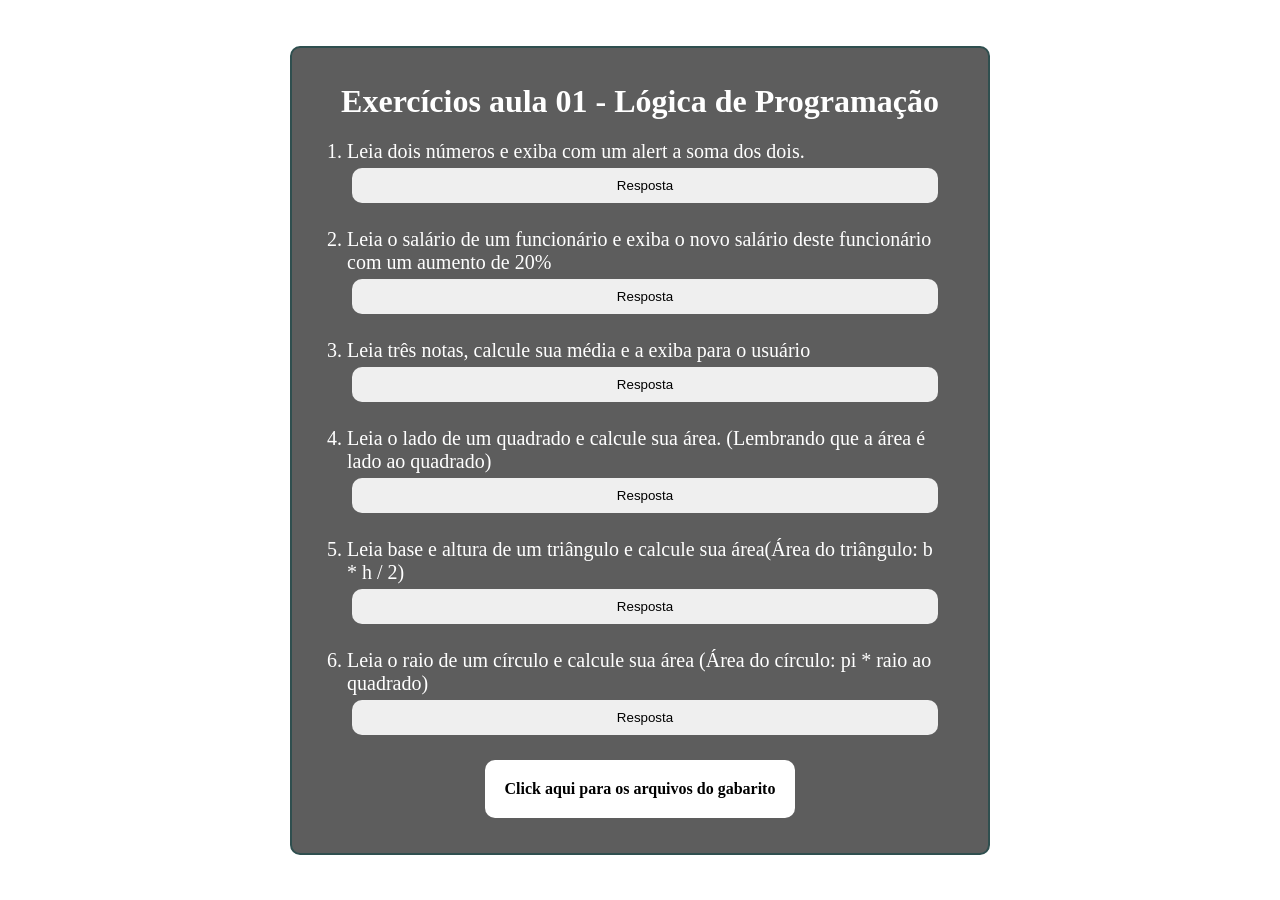
==== index.html @ 86fb6728 "Add files via upload" ====
<!DOCTYPE html>
<html lang="en">
<head>
    <meta charset="UTF-8">
    <meta name="viewport" content="width=device-width, initial-scale=1.0">
    <title>Document</title>
    <style>

        *{
            padding: 0;
            margin: 0;
            box-sizing: border-box;
        }


        body{
            display: flex;
            align-items: center; 
            justify-content: center;
            min-height: 100vh; 
            margin: 0;
        }
        main{
            
            width: 700px;
            background-color: rgb(93, 93, 93);
            border-radius: 10px;
            border: 2px solid darkslategray;
            padding: 35px;
            display: flex;
            flex-direction: column;
            align-items: center;
        
        }

        h1{
            text-align: center;
            color: white;
        }

        ol li{
            color: white;
            font-size: 20px;
            margin: 20px;
        }

        a{
            padding: 20px;
            background-color: white;
            color: black;
            text-decoration: none;
            font-weight: bolder;
            border-radius: 10px;
        }

        button{
            border-radius: 10px;
            padding: 10px;
            margin: 5px;
            width: 100%;
            border: none;
        }

        a:hover, button:hover{
            background-color: black;
            color: white;
        }

        .resposta{
            display: none;
            background-color: black;
            color: aqua;
            padding:15px ;
        }
    </style>
</head>
<body>

    <main>
        <h1>Exercícios aula 01 - Lógica de Programação</h1>

        <ol>
            <li>
                Leia dois números e exiba com um alert a soma dos dois.
                <br> 
                <Button onclick="mostrarResposta('q1')">Resposta</Button>
            </li> 
            <div id="q1" class="resposta">
                <code>
                    let num1 = prompt("Digite o primeiro numero") <br>
                    let num2 = prompt("Digite o segundo numero") <br>

                    num1 = Number(num1)<br>
                    num2 = Number(num2)<br>

                    soma = num1 + num2 <br>

                    alert('A soma dos dois numeros é ' + soma) <br>
                </code>
            </div>
            <li>
                Leia o salário de um funcionário e exiba o novo salário deste funcionário com um aumento de 20%
                <br>
                <Button onclick="mostrarResposta('q2')">Resposta</Button>
            </li>
            <div id="q2" class="resposta">
                <code>
                    //Leia o salário de um funcionário e exiba o novo salário deste funcionário com um aumento de 20% <br>

                    let salario = prompt('Digite seu salário')<br>
                    salario = parseFloat(salario) // converter string para decimal<br>

                    salario *= 1.2 <br>

                    // ou <br>
                    // salario = salario + (salario * 0.02)<br>

                    //ou <br>
                    // salario += salario*0.2<br>

                    alert('O novo salário com aumento de 20% é de R$'+ salario)
                </code>
            </div>
            <li>Leia três notas, calcule sua média e a exiba para o usuário
                <br>
                <Button onclick="mostrarResposta('q3')">Resposta</Button>
            </li>
            <div id="q3" class="resposta">
                <code>
                    // leitura, conversão da string para numero e atribuição (estapas de dentro para fora)<br>
                    let nota1 = Number(prompt('Digite a primeira nota: ')) <br>
                    let nota2 = Number(prompt('Digite a segunda nota: ')) <br>
                    let nota3 = Number(prompt('Digite a terceira nota: '))<br>
                    let media = (nota1 + nota2 + nota3)/ 3<br>
                    
                    alert('A média das notas inseridas é ' + media)<br>
                </code>
            </div>
            <li>Leia o lado de um quadrado e calcule sua área. (Lembrando que a área é lado ao quadrado)
                <br>
                <Button onclick="mostrarResposta('q4')">Resposta</Button>
            </li>
            <div id="q4"class="resposta">
                <code>
                    let lado = prompt('Digite o lado do quadrado (apenas numeros)') <br>
                    lado = Number(lado)<br>

                    area = lado ** 2<br>

                    //ou area = lado * lado<br>

                    alert('a area do quadrado é ' + area) // para o usuário<br>
                    console.log('a area do quadrado é ' + area) // para os desenvolvedores<br>
                </code>
            </div>
            <li>Leia base e altura de um triângulo e calcule sua área(Área do triângulo: b * h / 2)
                <br>
                <Button onclick="mostrarResposta('q5')">Resposta</Button>
            </li>
            <div id="q5" class="resposta">
                <code>
                    let b = Number(prompt('Digite a base ( apenas numeros)')) //leitura e conversão <br>
                    let h = Number(prompt('Digite a altura ( apenas numeros)')) //leitura e conversão <br>

                    let area = (b * h) / 2 <br>

                    alert('a area do triângulo é ' + area) // para o usuário<br>
                    console.log('a area do triângulo é ' + area) // para os desenvolvedores<br>
                </code>
            </div>
            <li>Leia o raio de um círculo e calcule sua área (Área do círculo: pi * raio ao quadrado)
                <br>
                <Button onclick="mostrarResposta('q6')">Resposta</Button>
            </li>
            <div id="q6" class="resposta">
                <code>
                    let raio = Number(prompt('Digite o raio do círculo ( apenas numeros)')) //leitura e conversão <br>

                    let pi = 3.14 <br>
                    // OU <br>
                    //let pi = Math.PI <br>
                    //Math é um objeto embutido que tem propriedades e métodos para constantes e funções matemáticas.<br>

                    let area =  pi * (raio **2)<br>

                    altert(area)<br>
                </code>
            </div>
        </ol>

        <a href="https://drive.google.com/drive/u/0/folders/11LV6xgGGC5eRgDkiwEFw3aA-3UqVLFxT" target="_blank">Click aqui para os arquivos do gabarito</a>
        <script >
            function mostrarResposta(id){
                let divResposta = document.querySelector(`#${id}`)
                divResposta.style.display= 'block'
            }
        </script>

    
    </main>

    <script></script> 
    
    
    
</body>
</html>
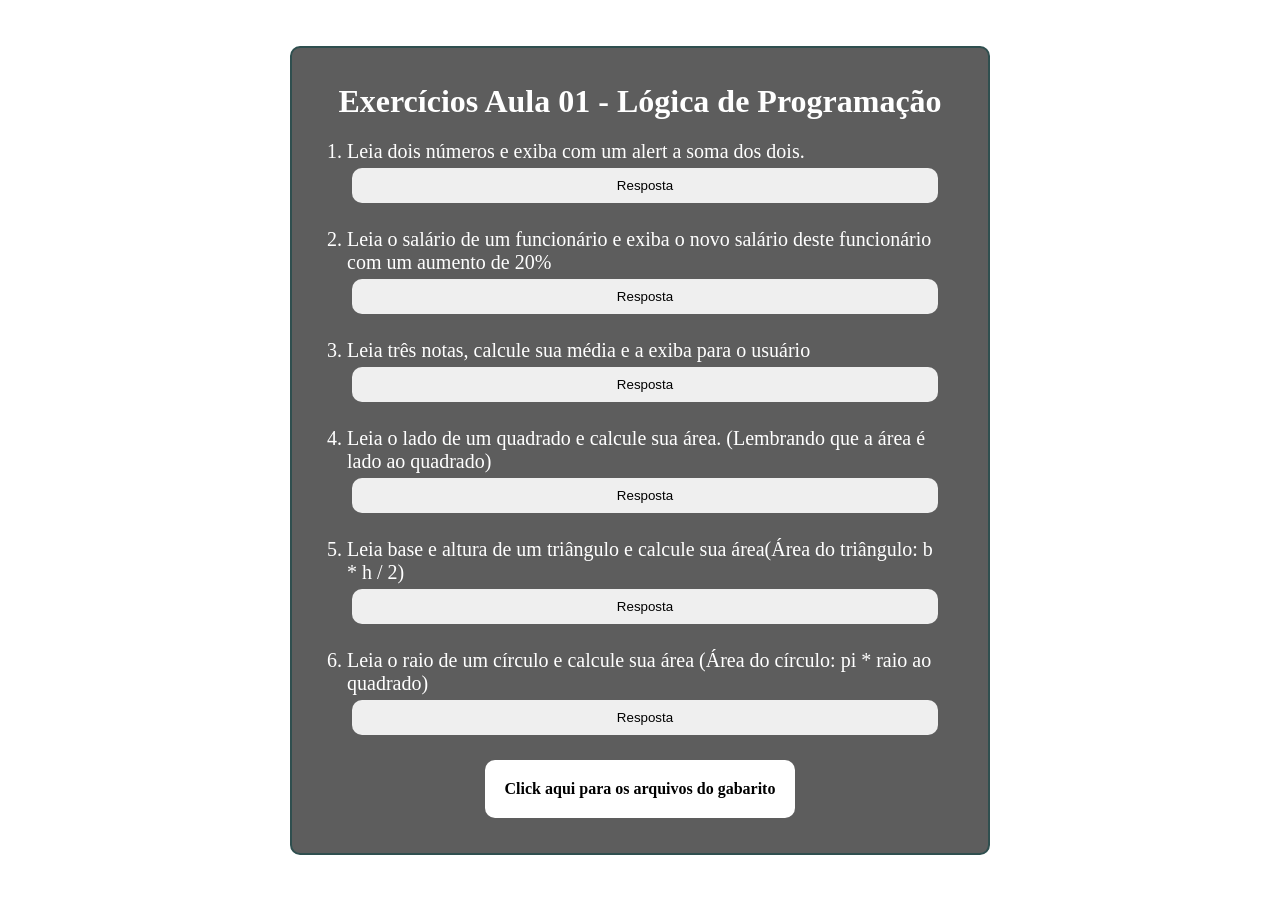
==== commit 4576a780: "Update index.html" ====
--- a/index.html
+++ b/index.html
@@ -3,7 +3,7 @@
 <head>
     <meta charset="UTF-8">
     <meta name="viewport" content="width=device-width, initial-scale=1.0">
-    <title>Document</title>
+    <title>Gabaritos Lógica de Programação</title>
     <style>
 
         *{
@@ -77,7 +77,7 @@
 <body>
 
     <main>
-        <h1>Exercícios aula 01 - Lógica de Programação</h1>
+        <h1>Exercícios Aula 01 - Lógica de Programação</h1>
 
         <ol>
             <li>
@@ -189,19 +189,16 @@
         </ol>
 
         <a href="https://drive.google.com/drive/u/0/folders/11LV6xgGGC5eRgDkiwEFw3aA-3UqVLFxT" target="_blank">Click aqui para os arquivos do gabarito</a>
-        <script >
+       
+
+    
+    </main>
+
+    <script >
             function mostrarResposta(id){
                 let divResposta = document.querySelector(`#${id}`)
                 divResposta.style.display= 'block'
             }
-        </script>
-
-    
-    </main>
-
-    <script></script> 
-    
-    
-    
+    </script>
 </body>
-</html>+</html>
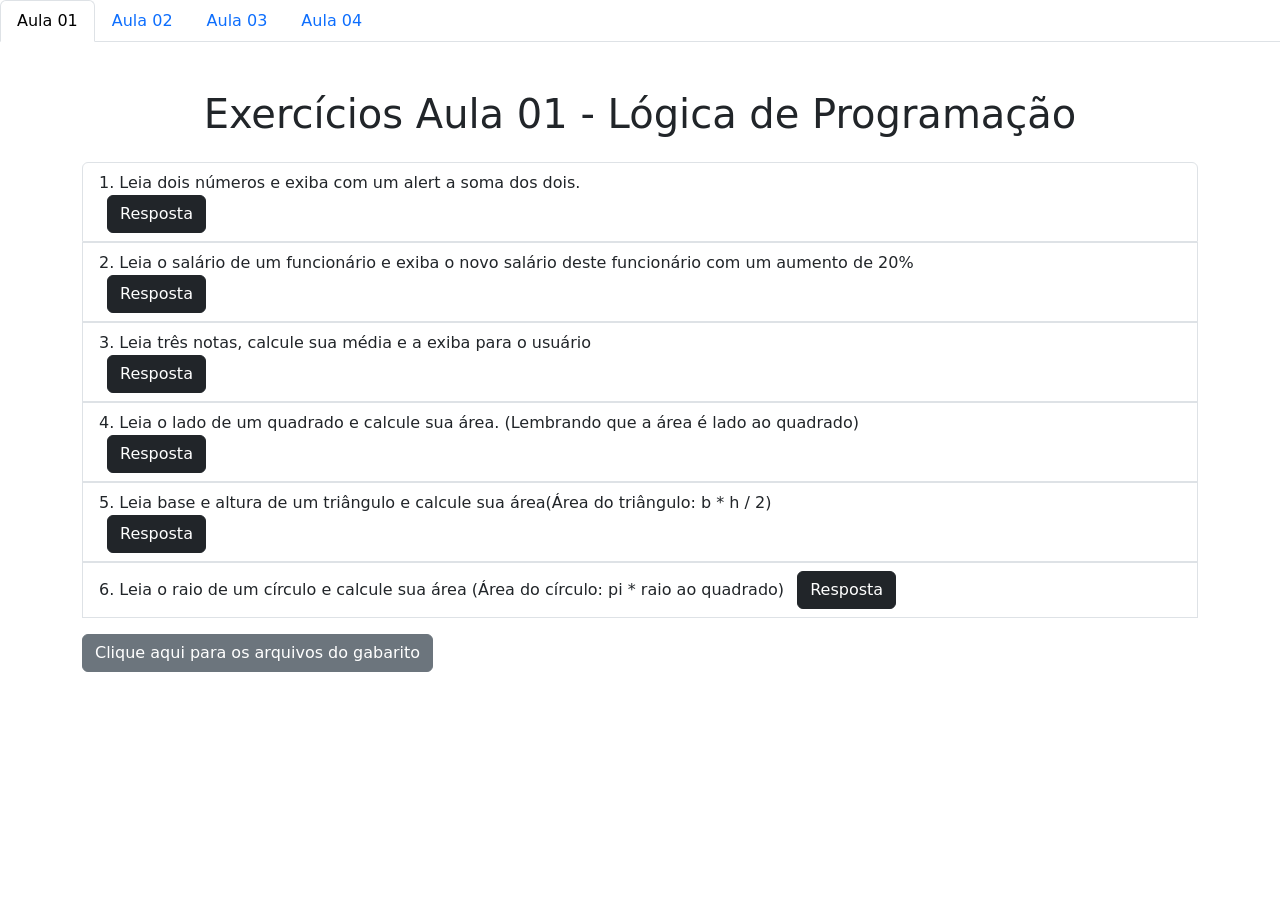
==== commit 7a0c749a: "Update index.html" ====
--- a/index.html
+++ b/index.html
@@ -4,88 +4,43 @@
     <meta charset="UTF-8">
     <meta name="viewport" content="width=device-width, initial-scale=1.0">
     <title>Gabaritos Lógica de Programação</title>
+    <link href="https://cdn.jsdelivr.net/npm/bootstrap@5.3.0-alpha1/dist/css/bootstrap.min.css" rel="stylesheet">
     <style>
-
-        *{
-            padding: 0;
-            margin: 0;
-            box-sizing: border-box;
-        }
-
-
-        body{
-            display: flex;
-            align-items: center; 
-            justify-content: center;
-            min-height: 100vh; 
-            margin: 0;
-        }
-        main{
-            
-            width: 700px;
-            background-color: rgb(93, 93, 93);
-            border-radius: 10px;
-            border: 2px solid darkslategray;
-            padding: 35px;
-            display: flex;
-            flex-direction: column;
-            align-items: center;
-        
-        }
-
-        h1{
-            text-align: center;
-            color: white;
-        }
-
-        ol li{
-            color: white;
-            font-size: 20px;
-            margin: 20px;
-        }
-
-        a{
-            padding: 20px;
-            background-color: white;
-            color: black;
-            text-decoration: none;
-            font-weight: bolder;
-            border-radius: 10px;
-        }
-
-        button{
-            border-radius: 10px;
-            padding: 10px;
-            margin: 5px;
-            width: 100%;
-            border: none;
-        }
-
-        a:hover, button:hover{
-            background-color: black;
-            color: white;
-        }
-
-        .resposta{
-            display: none;
+        .resposta {
             background-color: black;
             color: aqua;
-            padding:15px ;
+            padding: 15px;
         }
     </style>
 </head>
 <body>
 
-    <main>
-        <h1>Exercícios Aula 01 - Lógica de Programação</h1>
+    <header>
+        <ul class="nav nav-tabs">
+            <li class="nav-item">
+              <a class="nav-link active" aria-current="page" href="#">Aula 01</a>
+            </li>
+            <li class="nav-item">
+              <a class="nav-link" href="aula02.html">Aula 02</a>
+            </li>
+            <li class="nav-item">
+              <a class="nav-link" href="aula03.html">Aula 03</a>
+            </li>
+            <li class="nav-item">
+              <a class="nav-link" href="aula04.html" tabindex="-1" >Aula 04</a>
+            </li>
+          </ul>
+    </header>
 
-        <ol>
-            <li>
-                Leia dois números e exiba com um alert a soma dos dois.
-                <br> 
-                <Button onclick="mostrarResposta('q1')">Resposta</Button>
+    <main class="container my-5">
+        <h1 class="text-center mb-4">Exercícios Aula 01 - Lógica de Programação</h1>
+
+        <ol class="list-group list-group-numbered">
+            <li class="list-group-item">Leia dois números e exiba com um alert a soma dos dois.
+                <br>
+                <button class="btn btn-dark ms-2" onclick="mostrarResposta('q1')">Resposta</button>
             </li> 
-            <div id="q1" class="resposta">
+            <div id="q1" class="resposta d-none">
                 <code>
                     let num1 = prompt("Digite o primeiro numero") <br>
                     let num2 = prompt("Digite o segundo numero") <br>
@@ -98,12 +53,11 @@
                     alert('A soma dos dois numeros é ' + soma) <br>
                 </code>
             </div>
-            <li>
-                Leia o salário de um funcionário e exiba o novo salário deste funcionário com um aumento de 20%
+            <li class="list-group-item">Leia o salário de um funcionário e exiba o novo salário deste funcionário com um aumento de 20%
                 <br>
-                <Button onclick="mostrarResposta('q2')">Resposta</Button>
+                <button class="btn btn-dark ms-2" onclick="mostrarResposta('q2')">Resposta</button>
             </li>
-            <div id="q2" class="resposta">
+            <div id="q2" class="resposta d-none">
                 <code>
                     //Leia o salário de um funcionário e exiba o novo salário deste funcionário com um aumento de 20% <br>
 
@@ -121,11 +75,11 @@
                     alert('O novo salário com aumento de 20% é de R$'+ salario)
                 </code>
             </div>
-            <li>Leia três notas, calcule sua média e a exiba para o usuário
+            <li class="list-group-item">Leia três notas, calcule sua média e a exiba para o usuário
                 <br>
-                <Button onclick="mostrarResposta('q3')">Resposta</Button>
+                <button class="btn btn-dark ms-2" onclick="mostrarResposta('q3')">Resposta</button>
             </li>
-            <div id="q3" class="resposta">
+            <div id="q3" class="resposta d-none">
                 <code>
                     // leitura, conversão da string para numero e atribuição (estapas de dentro para fora)<br>
                     let nota1 = Number(prompt('Digite a primeira nota: ')) <br>
@@ -136,11 +90,11 @@
                     alert('A média das notas inseridas é ' + media)<br>
                 </code>
             </div>
-            <li>Leia o lado de um quadrado e calcule sua área. (Lembrando que a área é lado ao quadrado)
+            <li class="list-group-item">Leia o lado de um quadrado e calcule sua área. (Lembrando que a área é lado ao quadrado)
                 <br>
-                <Button onclick="mostrarResposta('q4')">Resposta</Button>
+                <button class="btn btn-dark ms-2" onclick="mostrarResposta('q4')">Resposta</button>
             </li>
-            <div id="q4"class="resposta">
+            <div id="q4"class="resposta d-none">
                 <code>
                     let lado = prompt('Digite o lado do quadrado (apenas numeros)') <br>
                     lado = Number(lado)<br>
@@ -153,11 +107,11 @@
                     console.log('a area do quadrado é ' + area) // para os desenvolvedores<br>
                 </code>
             </div>
-            <li>Leia base e altura de um triângulo e calcule sua área(Área do triângulo: b * h / 2)
+            <li class="list-group-item">Leia base e altura de um triângulo e calcule sua área(Área do triângulo: b * h / 2)
                 <br>
-                <Button onclick="mostrarResposta('q5')">Resposta</Button>
+                <button class="btn btn-dark ms-2" onclick="mostrarResposta('q5')">Resposta</button>
             </li>
-            <div id="q5" class="resposta">
+            <div id="q5" class="resposta d-none">
                 <code>
                     let b = Number(prompt('Digite a base ( apenas numeros)')) //leitura e conversão <br>
                     let h = Number(prompt('Digite a altura ( apenas numeros)')) //leitura e conversão <br>
@@ -168,11 +122,10 @@
                     console.log('a area do triângulo é ' + area) // para os desenvolvedores<br>
                 </code>
             </div>
-            <li>Leia o raio de um círculo e calcule sua área (Área do círculo: pi * raio ao quadrado)
-                <br>
-                <Button onclick="mostrarResposta('q6')">Resposta</Button>
+            <li class="list-group-item">Leia o raio de um círculo e calcule sua área (Área do círculo: pi * raio ao quadrado)
+                <button class="btn btn-dark ms-2" onclick="mostrarResposta('q6')">Resposta</button>
             </li>
-            <div id="q6" class="resposta">
+            <div id="q6" class="resposta d-none">
                 <code>
                     let raio = Number(prompt('Digite o raio do círculo ( apenas numeros)')) //leitura e conversão <br>
 
@@ -188,17 +141,15 @@
             </div>
         </ol>
 
-        <a href="https://drive.google.com/drive/u/0/folders/11LV6xgGGC5eRgDkiwEFw3aA-3UqVLFxT" target="_blank">Click aqui para os arquivos do gabarito</a>
-       
-
-    
+        <a href="https://drive.google.com/drive/u/0/folders/11LV6xgGGC5eRgDkiwEFw3aA-3UqVLFxT" class="btn btn-secondary mt-3 " target="_blank">Clique aqui para os arquivos do gabarito</a>
     </main>
 
-    <script >
-            function mostrarResposta(id){
-                let divResposta = document.querySelector(`#${id}`)
-                divResposta.style.display= 'block'
-            }
+    <script src="https://cdn.jsdelivr.net/npm/bootstrap@5.3.0-alpha1/dist/js/bootstrap.bundle.min.js"></script>
+    <script>
+        function mostrarResposta(id) {
+            let divResposta = document.querySelector(`#${id}`);
+            divResposta.classList.remove('d-none');
+        }
     </script>
 </body>
 </html>
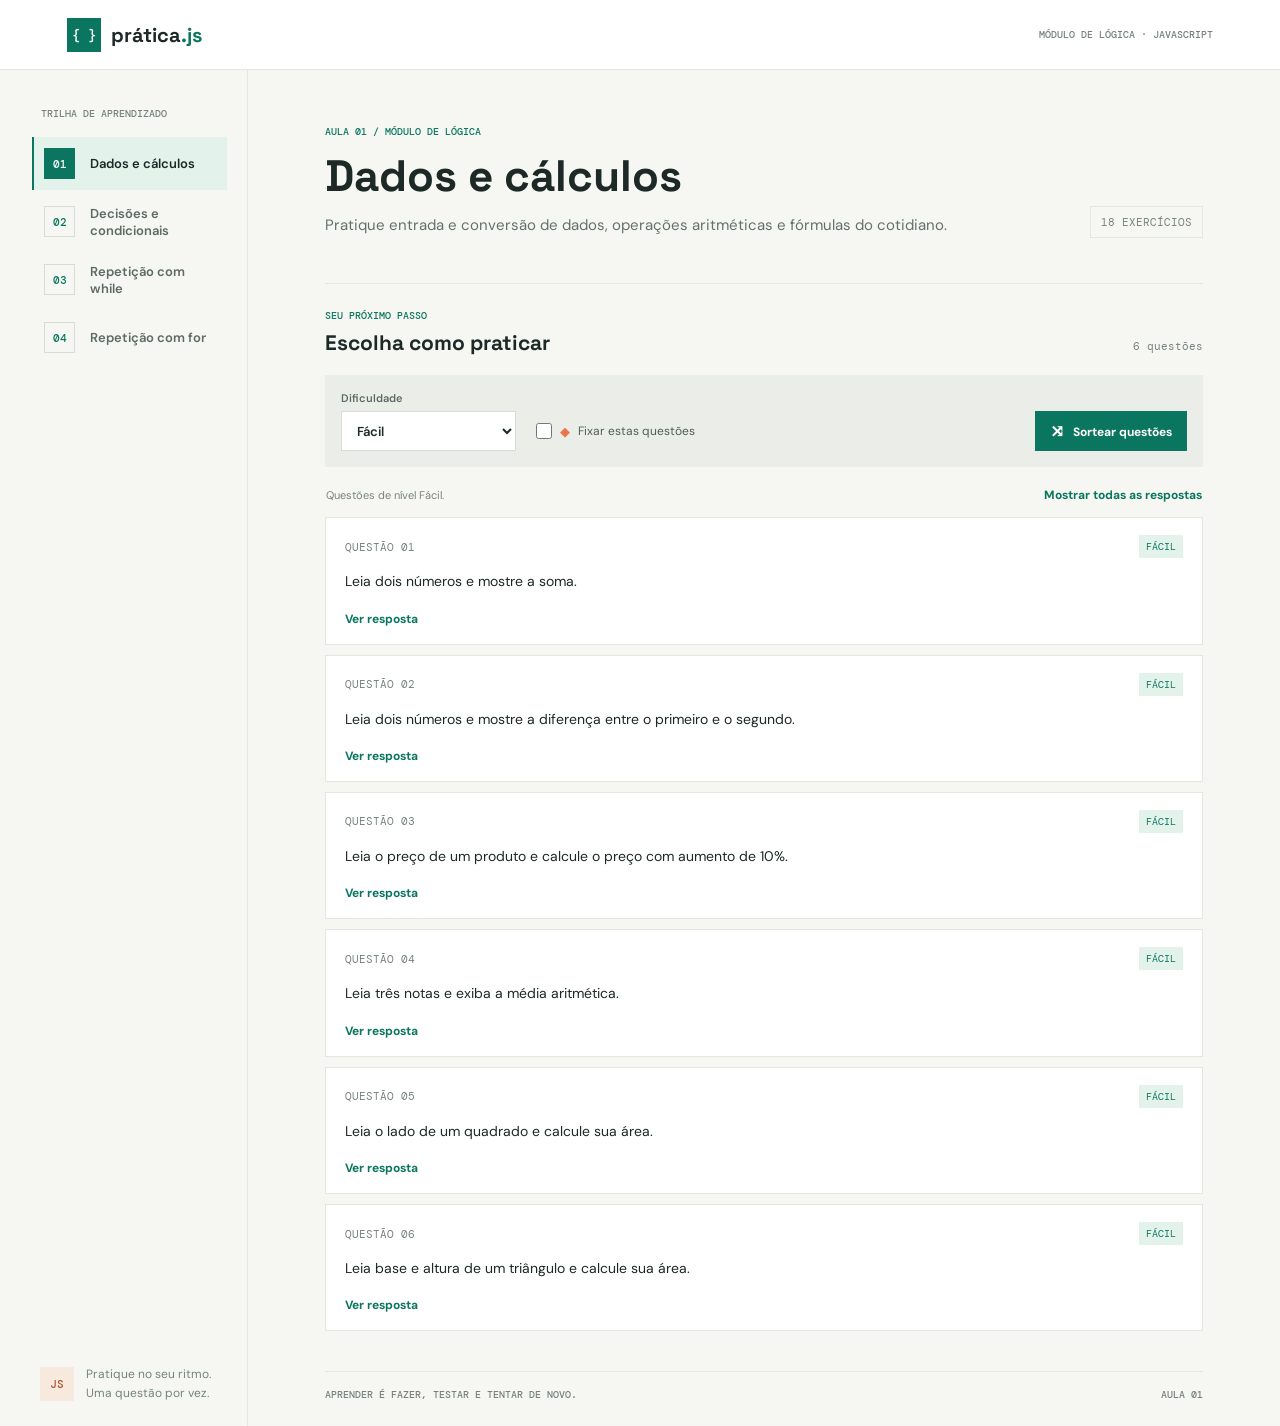
==== commit de757078: "feat: adicionar trilha de exercícios por dificuldade" ====
--- a/index.html
+++ b/index.html
@@ -1,155 +1,51 @@
 <!DOCTYPE html>
-<html lang="en">
+<html lang="pt-BR">
 <head>
     <meta charset="UTF-8">
     <meta name="viewport" content="width=device-width, initial-scale=1.0">
-    <title>Gabaritos Lógica de Programação</title>
-    <link href="https://cdn.jsdelivr.net/npm/bootstrap@5.3.0-alpha1/dist/css/bootstrap.min.css" rel="stylesheet">
-    <style>
-        .resposta {
-            background-color: black;
-            color: aqua;
-            padding: 15px;
-        }
-    </style>
+    <meta name="theme-color" content="#f6f7f2">
+    <title>Prática JS | Laboratório de exercícios</title>
+    <link rel="preconnect" href="https://fonts.googleapis.com">
+    <link rel="preconnect" href="https://fonts.gstatic.com" crossorigin>
+    <link href="https://fonts.googleapis.com/css2?family=DM+Mono:wght@400;500&family=DM+Sans:wght@400;500;600;700&family=Space+Grotesk:wght@500;600;700&display=swap" rel="stylesheet">
+    <link rel="stylesheet" href="css/app.css">
+    <script defer src="js/aulas/aula01.js"></script>
+    <script defer src="js/aulas/aula02.js"></script>
+    <script defer src="js/aulas/aula03.js"></script>
+    <script defer src="js/aulas/aula04.js"></script>
+    <script defer src="js/app.js"></script>
 </head>
 <body>
-
-    <header>
-        <ul class="nav nav-tabs">
-            <li class="nav-item">
-              <a class="nav-link active" aria-current="page" href="#">Aula 01</a>
-            </li>
-            <li class="nav-item">
-              <a class="nav-link" href="aula02.html">Aula 02</a>
-            </li>
-            <li class="nav-item">
-              <a class="nav-link" href="aula03.html">Aula 03</a>
-            </li>
-            <li class="nav-item">
-              <a class="nav-link" href="aula04.html" tabindex="-1" >Aula 04</a>
-            </li>
-          </ul>
+    <header class="topbar">
+        <a class="brand" href="#aula01" aria-label="Prática JS, início">
+            <span class="brand-mark" aria-hidden="true">{ }</span>
+            <span>prática<span class="brand-accent">.js</span></span>
+        </a>
+        <span class="topbar-note">MÓDULO DE LÓGICA · JAVASCRIPT</span>
     </header>
-
-    <main class="container my-5">
-        <h1 class="text-center mb-4">Exercícios Aula 01 - Lógica de Programação</h1>
-
-        <ol class="list-group list-group-numbered">
-            <li class="list-group-item">Leia dois números e exiba com um alert a soma dos dois.
-                <br>
-                <button class="btn btn-dark ms-2" onclick="mostrarResposta('q1')">Resposta</button>
-            </li> 
-            <div id="q1" class="resposta d-none">
-                <code>
-                    let num1 = prompt("Digite o primeiro numero") <br>
-                    let num2 = prompt("Digite o segundo numero") <br>
-
-                    num1 = Number(num1)<br>
-                    num2 = Number(num2)<br>
-
-                    soma = num1 + num2 <br>
-
-                    alert('A soma dos dois numeros é ' + soma) <br>
-                </code>
-            </div>
-            <li class="list-group-item">Leia o salário de um funcionário e exiba o novo salário deste funcionário com um aumento de 20%
-                <br>
-                <button class="btn btn-dark ms-2" onclick="mostrarResposta('q2')">Resposta</button>
-            </li>
-            <div id="q2" class="resposta d-none">
-                <code>
-                    //Leia o salário de um funcionário e exiba o novo salário deste funcionário com um aumento de 20% <br>
-
-                    let salario = prompt('Digite seu salário')<br>
-                    salario = parseFloat(salario) // converter string para decimal<br>
-
-                    salario *= 1.2 <br>
-
-                    // ou <br>
-                    // salario = salario + (salario * 0.02)<br>
-
-                    //ou <br>
-                    // salario += salario*0.2<br>
-
-                    alert('O novo salário com aumento de 20% é de R$'+ salario)
-                </code>
-            </div>
-            <li class="list-group-item">Leia três notas, calcule sua média e a exiba para o usuário
-                <br>
-                <button class="btn btn-dark ms-2" onclick="mostrarResposta('q3')">Resposta</button>
-            </li>
-            <div id="q3" class="resposta d-none">
-                <code>
-                    // leitura, conversão da string para numero e atribuição (estapas de dentro para fora)<br>
-                    let nota1 = Number(prompt('Digite a primeira nota: ')) <br>
-                    let nota2 = Number(prompt('Digite a segunda nota: ')) <br>
-                    let nota3 = Number(prompt('Digite a terceira nota: '))<br>
-                    let media = (nota1 + nota2 + nota3)/ 3<br>
-                    
-                    alert('A média das notas inseridas é ' + media)<br>
-                </code>
-            </div>
-            <li class="list-group-item">Leia o lado de um quadrado e calcule sua área. (Lembrando que a área é lado ao quadrado)
-                <br>
-                <button class="btn btn-dark ms-2" onclick="mostrarResposta('q4')">Resposta</button>
-            </li>
-            <div id="q4"class="resposta d-none">
-                <code>
-                    let lado = prompt('Digite o lado do quadrado (apenas numeros)') <br>
-                    lado = Number(lado)<br>
-
-                    area = lado ** 2<br>
-
-                    //ou area = lado * lado<br>
-
-                    alert('a area do quadrado é ' + area) // para o usuário<br>
-                    console.log('a area do quadrado é ' + area) // para os desenvolvedores<br>
-                </code>
-            </div>
-            <li class="list-group-item">Leia base e altura de um triângulo e calcule sua área(Área do triângulo: b * h / 2)
-                <br>
-                <button class="btn btn-dark ms-2" onclick="mostrarResposta('q5')">Resposta</button>
-            </li>
-            <div id="q5" class="resposta d-none">
-                <code>
-                    let b = Number(prompt('Digite a base ( apenas numeros)')) //leitura e conversão <br>
-                    let h = Number(prompt('Digite a altura ( apenas numeros)')) //leitura e conversão <br>
-
-                    let area = (b * h) / 2 <br>
-
-                    alert('a area do triângulo é ' + area) // para o usuário<br>
-                    console.log('a area do triângulo é ' + area) // para os desenvolvedores<br>
-                </code>
-            </div>
-            <li class="list-group-item">Leia o raio de um círculo e calcule sua área (Área do círculo: pi * raio ao quadrado)
-                <button class="btn btn-dark ms-2" onclick="mostrarResposta('q6')">Resposta</button>
-            </li>
-            <div id="q6" class="resposta d-none">
-                <code>
-                    let raio = Number(prompt('Digite o raio do círculo ( apenas numeros)')) //leitura e conversão <br>
-
-                    let pi = 3.14 <br>
-                    // OU <br>
-                    //let pi = Math.PI <br>
-                    //Math é um objeto embutido que tem propriedades e métodos para constantes e funções matemáticas.<br>
-
-                    let area =  pi * (raio **2)<br>
-
-                    altert(area)<br>
-                </code>
-            </div>
-        </ol>
-
-        <a href="https://drive.google.com/drive/u/0/folders/11LV6xgGGC5eRgDkiwEFw3aA-3UqVLFxT" class="btn btn-secondary mt-3 " target="_blank">Clique aqui para os arquivos do gabarito</a>
-    </main>
-
-    <script src="https://cdn.jsdelivr.net/npm/bootstrap@5.3.0-alpha1/dist/js/bootstrap.bundle.min.js"></script>
-    <script>
-        function mostrarResposta(id) {
-            let divResposta = document.querySelector(`#${id}`);
-            divResposta.classList.remove('d-none');
-        }
-    </script>
+    <div class="workspace">
+        <aside class="sidebar" aria-label="Aulas do módulo">
+            <p class="sidebar-label">TRILHA DE APRENDIZADO</p>
+            <nav id="lesson-nav" class="lesson-nav"></nav>
+            <div class="sidebar-note"><span class="note-mark" aria-hidden="true">JS</span><p>Pratique no seu ritmo.<br>Uma questão por vez.</p></div>
+        </aside>
+        <main class="main-content">
+            <section class="lesson-intro" aria-labelledby="lesson-title">
+                <p id="lesson-kicker" class="eyebrow"></p>
+                <div class="intro-heading"><div><h1 id="lesson-title"></h1><p id="lesson-summary" class="lesson-summary"></p></div><span id="lesson-count" class="lesson-count"></span></div>
+            </section>
+            <section class="practice" aria-label="Questões da aula">
+                <div class="practice-heading"><div><p class="eyebrow">SEU PRÓXIMO PASSO</p><h2>Escolha como praticar</h2></div><span id="question-count" class="question-count" aria-live="polite"></span></div>
+                <div class="control-row">
+                    <label class="select-control" for="difficulty-select"><span>Dificuldade</span><select id="difficulty-select"><option value="facil">Fácil</option><option value="intermediario">Intermediário</option><option value="avancado">Avançado</option><option value="aleatorio">Aleatório</option></select></label>
+                    <label class="pin-control" for="pin-questions"><input id="pin-questions" type="checkbox"><span class="pin-icon" aria-hidden="true">◆</span><span>Fixar estas questões</span></label>
+                    <button id="shuffle-button" class="shuffle-button" type="button"><span aria-hidden="true">⤨</span> Sortear questões</button>
+                </div>
+                <div class="answer-toolbar"><span id="selection-note" class="selection-note" aria-live="polite"></span><button id="toggle-all-answers" class="text-button" type="button">Mostrar todas as respostas</button></div>
+                <ol id="question-list" class="question-list"></ol>
+            </section>
+            <footer class="page-footer"><span>APRENDER É FAZER, TESTAR E TENTAR DE NOVO.</span><span id="footer-lesson"></span></footer>
+        </main>
+    </div>
 </body>
 </html>
--- a/css/app.css
+++ b/css/app.css
@@ -0,0 +1,117 @@
+:root {
+  color-scheme: light;
+  --paper: #f6f7f2;
+  --surface: #fff;
+  --ink: #1d2927;
+  --muted: #78827d;
+  --line: #e2e7df;
+  --green: #0a765f;
+  --green-soft: #e4f2ec;
+  --orange: #e9774c;
+  --code: #172521;
+  --sans: "DM Sans", sans-serif;
+  --display: "Space Grotesk", sans-serif;
+  --mono: "DM Mono", monospace;
+}
+
+* { box-sizing: border-box; }
+body { margin: 0; background: var(--paper); color: var(--ink); font-family: var(--sans); }
+button, select { font: inherit; }
+.topbar { height: 70px; display: flex; align-items: center; justify-content: space-between; padding: 0 5.2%; background: var(--surface); border-bottom: 1px solid var(--line); }
+.brand { display: inline-flex; align-items: center; gap: 10px; color: var(--ink); text-decoration: none; font: 700 20px var(--display); }
+.brand-mark { width: 34px; height: 34px; display: grid; place-items: center; background: var(--green); color: white; font: 500 14px var(--mono); }
+.brand-accent { color: var(--green); }
+.topbar-note, .sidebar-label, .eyebrow, .page-footer { font: 500 10px var(--mono); letter-spacing: 0; }
+.topbar-note { color: var(--muted); }
+.workspace { max-width: 1440px; min-height: calc(100vh - 70px); margin: 0 auto; display: grid; grid-template-columns: 248px minmax(0, 1fr); }
+.sidebar { display: flex; flex-direction: column; padding: 37px 20px 24px 32px; border-right: 1px solid var(--line); }
+.sidebar-label { margin: 0 0 17px 9px; color: var(--muted); }
+.lesson-nav { display: grid; gap: 5px; }
+.lesson-link { display: grid; grid-template-columns: 35px 1fr; align-items: center; gap: 11px; min-height: 53px; padding: 7px 10px; border-left: 2px solid transparent; color: #5e6a64; text-decoration: none; transition: background .18s ease, color .18s ease; }
+.lesson-link:hover { background: #edf0e9; color: var(--ink); }
+.lesson-link[aria-current="page"] { border-left-color: var(--green); background: var(--green-soft); color: var(--ink); }
+.lesson-number { width: 31px; height: 31px; display: grid; place-items: center; border: 1px solid #d5ddd5; color: var(--green); font: 500 11px var(--mono); }
+.lesson-link[aria-current="page"] .lesson-number { border-color: var(--green); background: var(--green); color: white; }
+.lesson-link-text { font-size: 13px; font-weight: 600; }
+.sidebar-note { display: flex; align-items: center; gap: 12px; margin: auto 0 0 8px; padding-top: 24px; color: var(--muted); font-size: 12px; line-height: 1.55; }
+.sidebar-note p { margin: 0; }
+.note-mark { display: grid; place-items: center; width: 34px; height: 34px; background: #f8e9df; color: #ab522f; font: 500 11px var(--mono); }
+.main-content { min-width: 0; padding: 55px clamp(24px, 6vw, 88px) 25px; }
+.eyebrow { margin: 0; color: var(--green); }
+.intro-heading { display: flex; align-items: flex-end; justify-content: space-between; gap: 20px; margin-top: 14px; }
+.intro-heading > div { min-width: 0; }
+h1, h2 { margin: 0; font-family: var(--display); letter-spacing: 0; }
+h1 { font-size: clamp(30px, 4vw, 44px); line-height: 1.1; }
+.lesson-summary { max-width: 640px; margin: 13px 0 0; color: #64716b; font-size: 15px; line-height: 1.65; }
+.lesson-count { flex: 0 0 auto; padding: 8px 10px; border: 1px solid var(--line); color: var(--muted); font: 11px var(--mono); }
+.practice { margin-top: 45px; border-top: 1px solid var(--line); }
+.practice-heading { display: flex; align-items: flex-end; justify-content: space-between; gap: 16px; padding: 25px 0 19px; }
+h2 { margin-top: 7px; font-size: 21px; }
+.question-count { padding-bottom: 3px; color: var(--muted); font: 11px var(--mono); }
+.control-row { display: flex; align-items: end; gap: 13px; padding: 16px; background: #ebeee8; }
+.select-control { display: grid; gap: 6px; min-width: 175px; color: #5e6a64; font-size: 11px; font-weight: 600; }
+.select-control select { width: 100%; height: 40px; padding: 0 32px 0 11px; border: 1px solid #d8ded6; border-radius: 0; background: var(--surface); color: var(--ink); font-size: 13px; }
+.pin-control { display: flex; align-items: center; gap: 8px; min-height: 40px; padding: 0 7px; color: #4e5e56; font-size: 12px; cursor: pointer; }
+.pin-control input { width: 16px; height: 16px; margin: 0; accent-color: var(--green); }
+.pin-icon { color: var(--orange); font-size: 13px; }
+.shuffle-button { min-height: 40px; margin-left: auto; padding: 0 14px; border: 1px solid var(--green); background: var(--green); color: white; font-size: 12px; font-weight: 700; cursor: pointer; }
+.shuffle-button:hover:not(:disabled) { background: #075e4c; }
+.shuffle-button:disabled { border-color: #b7c1ba; background: #b7c1ba; cursor: not-allowed; }
+.shuffle-button span { margin-right: 6px; font-size: 17px; vertical-align: -1px; }
+.answer-toolbar { display: flex; justify-content: space-between; align-items: center; gap: 12px; padding: 15px 1px 9px; }
+.selection-note { color: var(--muted); font-size: 11px; }
+.text-button { padding: 5px 0; border: 0; background: transparent; color: var(--green); font-size: 12px; font-weight: 700; cursor: pointer; }
+.text-button:hover { text-decoration: underline; }
+.question-list { display: grid; gap: 10px; margin: 0; padding: 0; list-style: none; }
+.question-item { padding: 17px 19px 16px; border: 1px solid var(--line); background: var(--surface); animation: rise-in .28s both; }
+.question-topline { display: flex; align-items: center; justify-content: space-between; gap: 12px; }
+.question-index { color: var(--muted); font: 11px var(--mono); }
+.level-tag { padding: 5px 7px; background: var(--green-soft); color: var(--green); font: 10px var(--mono); text-transform: uppercase; }
+.level-tag[data-level="avancado"] { background: #f9e9df; color: #ab522f; }
+.level-tag[data-level="intermediario"] { background: #edf0df; color: #67722d; }
+.question-prompt { margin: 12px 0 14px; font-size: 14px; line-height: 1.6; }
+.answer-button { display: inline-flex; align-items: center; gap: 7px; padding: 0; border: 0; background: transparent; color: var(--green); font-size: 12px; font-weight: 700; cursor: pointer; }
+.answer-button:hover { color: #075e4c; }
+.answer-panel { margin-top: 13px; border-left: 2px solid var(--orange); background: var(--code); color: #e3ede8; }
+.answer-panel[hidden] { display: none; }
+.answer-panel pre { overflow-x: auto; margin: 0; padding: 17px; font: 12px/1.7 var(--mono); tab-size: 2; }
+.page-footer { display: flex; justify-content: space-between; gap: 12px; margin-top: 40px; padding-top: 16px; border-top: 1px solid var(--line); color: var(--muted); }
+.empty-state { padding: 28px; border: 1px dashed #cbd4cc; color: var(--muted); text-align: center; font-size: 13px; }
+@keyframes rise-in { from { opacity: 0; transform: translateY(6px); } to { opacity: 1; transform: translateY(0); } }
+
+@media (max-width: 760px) {
+  .topbar { height: 60px; padding: 0 18px; }
+  .topbar-note { font-size: 9px; }
+  .workspace { min-height: calc(100vh - 60px); grid-template-columns: 1fr; }
+  .sidebar { padding: 16px 18px 0; border-right: 0; border-bottom: 1px solid var(--line); }
+  .sidebar-label { margin: 0 0 10px 1px; }
+  .lesson-nav { grid-template-columns: repeat(4, minmax(0, 1fr)); gap: 6px; }
+  .lesson-link { min-width: 0; min-height: 43px; grid-template-columns: 27px minmax(0, 1fr); gap: 5px; padding: 5px; border-left: 0; border-bottom: 2px solid transparent; }
+  .lesson-link[aria-current="page"] { border-bottom-color: var(--green); }
+  .lesson-number { width: 25px; height: 25px; font-size: 10px; }
+  .lesson-link-text { min-width: 0; font-size: 10px; overflow-wrap: anywhere; }
+  .sidebar-note { display: none; }
+  .main-content { padding: 32px 18px 20px; }
+  .intro-heading { align-items: flex-start; }
+  .lesson-count { margin-top: 3px; font-size: 9px; }
+  .lesson-summary { font-size: 14px; }
+  .practice { margin-top: 33px; }
+  .control-row { align-items: stretch; flex-wrap: wrap; gap: 10px; padding: 12px; }
+  .select-control { flex: 1 1 100%; }
+  .pin-control { flex: 1; padding-left: 0; font-size: 11px; }
+  .shuffle-button { margin-left: auto; padding: 0 10px; font-size: 11px; }
+  .question-item { padding: 15px; }
+  .page-footer { font-size: 9px; }
+}
+
+@media (max-width: 480px) {
+  .topbar-note { display: none; }
+  .lesson-nav { grid-template-columns: repeat(2, minmax(0, 1fr)); }
+  .lesson-link { grid-template-columns: 27px minmax(0, 1fr); }
+  .intro-heading { flex-wrap: wrap; gap: 10px; }
+  .page-footer { flex-wrap: wrap; }
+}
+
+@media (prefers-reduced-motion: reduce) {
+  *, *::before, *::after { scroll-behavior: auto !important; animation-duration: .01ms !important; animation-iteration-count: 1 !important; transition-duration: .01ms !important; }
+}
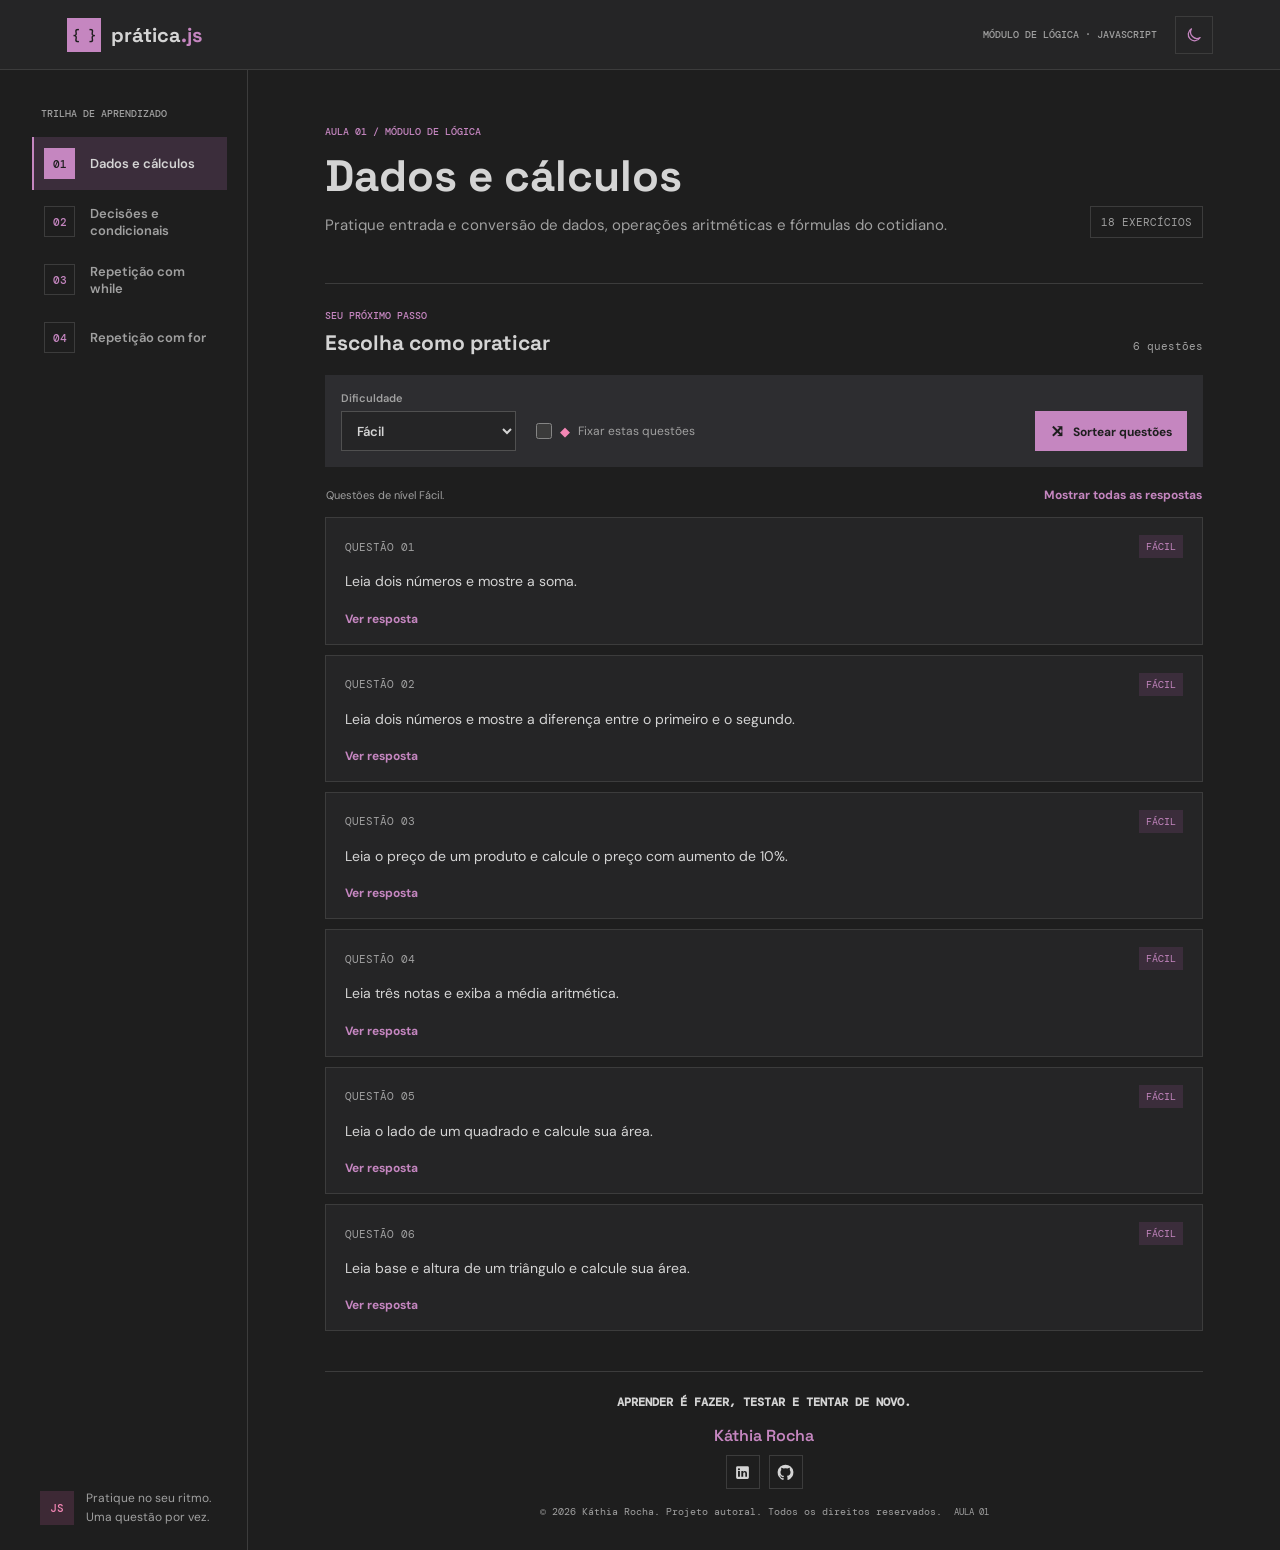
==== commit 74e5e381: "feat: adicionar temas roxo e escuro" ====
--- a/index.html
+++ b/index.html
@@ -3,8 +3,16 @@
 <head>
     <meta charset="UTF-8">
     <meta name="viewport" content="width=device-width, initial-scale=1.0">
-    <meta name="theme-color" content="#f6f7f2">
+    <meta name="theme-color" content="#1e1e1e">
     <title>Prática JS | Laboratório de exercícios</title>
+    <script>
+        try {
+            document.documentElement.dataset.theme = localStorage.getItem("pratica-js:tema") === "light" ? "light" : "dark";
+        } catch {
+            document.documentElement.dataset.theme = "dark";
+        }
+        document.querySelector('meta[name="theme-color"]').content = document.documentElement.dataset.theme === "dark" ? "#1e1e1e" : "#f8f5fb";
+    </script>
     <link rel="preconnect" href="https://fonts.googleapis.com">
     <link rel="preconnect" href="https://fonts.gstatic.com" crossorigin>
     <link href="https://fonts.googleapis.com/css2?family=DM+Mono:wght@400;500&family=DM+Sans:wght@400;500;600;700&family=Space+Grotesk:wght@500;600;700&display=swap" rel="stylesheet">
@@ -21,7 +29,13 @@
             <span class="brand-mark" aria-hidden="true">{ }</span>
             <span>prática<span class="brand-accent">.js</span></span>
         </a>
-        <span class="topbar-note">MÓDULO DE LÓGICA · JAVASCRIPT</span>
+        <div class="topbar-actions">
+            <span class="topbar-note">MÓDULO DE LÓGICA · JAVASCRIPT</span>
+            <button id="theme-toggle" class="theme-toggle" type="button" aria-label="Ativar tema claro" aria-pressed="true" title="Ativar tema claro">
+                <svg class="theme-icon theme-icon-sun" viewBox="0 0 24 24" aria-hidden="true"><circle cx="12" cy="12" r="4"/><path d="M12 2v2m0 16v2M4.93 4.93l1.42 1.42m11.3 11.3 1.42 1.42M2 12h2m16 0h2M4.93 19.07l1.42-1.42m11.3-11.3 1.42-1.42"/></svg>
+                <svg class="theme-icon theme-icon-moon" viewBox="0 0 24 24" aria-hidden="true"><path d="M20.2 15.4A8.5 8.5 0 0 1 8.6 3.8 8.5 8.5 0 1 0 20.2 15.4Z"/></svg>
+            </button>
+        </div>
     </header>
     <div class="workspace">
         <aside class="sidebar" aria-label="Aulas do módulo">
@@ -44,7 +58,24 @@
                 <div class="answer-toolbar"><span id="selection-note" class="selection-note" aria-live="polite"></span><button id="toggle-all-answers" class="text-button" type="button">Mostrar todas as respostas</button></div>
                 <ol id="question-list" class="question-list"></ol>
             </section>
-            <footer class="page-footer"><span>APRENDER É FAZER, TESTAR E TENTAR DE NOVO.</span><span id="footer-lesson"></span></footer>
+            <footer class="page-footer">
+                <p class="footer-motto">APRENDER É FAZER, TESTAR E TENTAR DE NOVO.</p>
+                <div class="footer-author">
+                    <p class="footer-name">Káthia Rocha</p>
+                    <div class="footer-socials" aria-label="Redes e projeto">
+                        <a class="social-link" href="https://www.linkedin.com/in/kathiarochasa/" target="_blank" rel="noopener noreferrer" aria-label="LinkedIn de Káthia Rocha" title="LinkedIn">
+                            <svg viewBox="0 0 24 24" aria-hidden="true"><path d="M19 3a2 2 0 0 1 2 2v14a2 2 0 0 1-2 2H5a2 2 0 0 1-2-2V5a2 2 0 0 1 2-2h14ZM8.34 10H5.67v8h2.67v-8ZM7 5.85a1.55 1.55 0 1 0 0 3.1 1.55 1.55 0 0 0 0-3.1ZM18.33 13.42c0-2.4-1.28-3.52-2.99-3.52a2.58 2.58 0 0 0-2.32 1.28V10h-2.67v8h2.67v-4.2c0-1.11.21-2.18 1.59-2.18 1.35 0 1.37 1.26 1.37 2.25V18h2.35v-4.58Z"/></svg>
+                        </a>
+                        <a class="social-link" href="https://github.com/techcomkathia/gabaritosLogicaJs" target="_blank" rel="noopener noreferrer" aria-label="Repositório Prática JS no GitHub" title="GitHub">
+                            <svg viewBox="0 0 24 24" aria-hidden="true"><path d="M12 .9a11.1 11.1 0 0 0-3.51 21.63c.56.1.76-.24.76-.54v-2.1c-3.1.68-3.75-1.32-3.75-1.32-.5-1.29-1.24-1.63-1.24-1.63-1.01-.69.08-.68.08-.68 1.12.08 1.71 1.15 1.71 1.15 1 1.7 2.61 1.21 3.25.92.1-.72.39-1.21.71-1.49-2.47-.28-5.06-1.24-5.06-5.51 0-1.22.44-2.22 1.15-3-.12-.28-.5-1.42.11-2.96 0 0 .94-.3 3.05 1.15a10.6 10.6 0 0 1 5.55 0c2.11-1.45 3.04-1.15 3.04-1.15.61 1.54.23 2.68.12 2.96.71.78 1.14 1.78 1.14 3.01 0 4.28-2.6 5.22-5.08 5.5.4.35.76 1.03.76 2.08v3.07c0 .3.2.65.77.54A11.1 11.1 0 0 0 12 .9Z"/></svg>
+                        </a>
+                    </div>
+                </div>
+                <div class="footer-meta">
+                    <p class="footer-rights">© 2026 Káthia Rocha. Projeto autoral. Todos os direitos reservados.</p>
+                    <span id="footer-lesson"></span>
+                </div>
+            </footer>
         </main>
     </div>
 </body>
--- a/css/app.css
+++ b/css/app.css
@@ -1,93 +1,148 @@
 :root {
   color-scheme: light;
-  --paper: #f6f7f2;
+  --paper: #f8f5fb;
   --surface: #fff;
-  --ink: #1d2927;
-  --muted: #78827d;
-  --line: #e2e7df;
-  --green: #0a765f;
-  --green-soft: #e4f2ec;
-  --orange: #e9774c;
-  --code: #172521;
+  --surface-alt: #f0ebf6;
+  --ink: #282032;
+  --muted: #756b80;
+  --line: #e7deee;
+  --accent: #7350a1;
+  --accent-hover: #603b91;
+  --accent-soft: #eee7f6;
+  --pink: #d84d91;
+  --pink-soft: #f8e6f0;
+  --accent-foreground: #fff;
+  --control-border: #dfd4e8;
+  --code: #1e1e1e;
+  --code-foreground: #d4d4d4;
+  --code-keyword: #c586c0;
+  --code-string: #ce9178;
+  --code-comment: #6a9955;
+  --code-number: #b5cea8;
+  --code-builtin: #4ec9b0;
+  --code-function: #dcdcaa;
+  --code-operator: #d4d4d4;
   --sans: "DM Sans", sans-serif;
   --display: "Space Grotesk", sans-serif;
   --mono: "DM Mono", monospace;
+}
+
+[data-theme="dark"] {
+  color-scheme: dark;
+  --paper: #1e1e1e;
+  --surface: #252526;
+  --surface-alt: #2d2d30;
+  --ink: #d4d4d4;
+  --muted: #a0a0a0;
+  --line: #3c3c3c;
+  --accent: #c586c0;
+  --accent-hover: #d7a1d0;
+  --accent-soft: #3b2d3b;
+  --pink: #f487b5;
+  --pink-soft: #3d2935;
+  --accent-foreground: #1e1e1e;
+  --control-border: #505050;
 }
 
 * { box-sizing: border-box; }
 body { margin: 0; background: var(--paper); color: var(--ink); font-family: var(--sans); }
 button, select { font: inherit; }
 .topbar { height: 70px; display: flex; align-items: center; justify-content: space-between; padding: 0 5.2%; background: var(--surface); border-bottom: 1px solid var(--line); }
+.topbar-actions { display: flex; align-items: center; gap: 18px; }
+.theme-toggle { display: grid; width: 38px; height: 38px; place-items: center; border: 1px solid var(--line); background: var(--surface); color: var(--accent); cursor: pointer; }
+.theme-toggle:hover { border-color: var(--accent); background: var(--accent-soft); }
+.theme-icon { width: 18px; height: 18px; fill: none; stroke: currentColor; stroke-linecap: round; stroke-linejoin: round; stroke-width: 1.7; }
+[data-theme="dark"] .theme-icon-sun, [data-theme="light"] .theme-icon-moon { display: none; }
 .brand { display: inline-flex; align-items: center; gap: 10px; color: var(--ink); text-decoration: none; font: 700 20px var(--display); }
-.brand-mark { width: 34px; height: 34px; display: grid; place-items: center; background: var(--green); color: white; font: 500 14px var(--mono); }
-.brand-accent { color: var(--green); }
-.topbar-note, .sidebar-label, .eyebrow, .page-footer { font: 500 10px var(--mono); letter-spacing: 0; }
+.brand-mark { width: 34px; height: 34px; display: grid; place-items: center; background: var(--accent); color: var(--accent-foreground); font: 500 14px var(--mono); }
+.brand-accent { color: var(--accent); }
+.topbar-note, .sidebar-label, .eyebrow { font: 500 10px var(--mono); letter-spacing: 0; }
 .topbar-note { color: var(--muted); }
 .workspace { max-width: 1440px; min-height: calc(100vh - 70px); margin: 0 auto; display: grid; grid-template-columns: 248px minmax(0, 1fr); }
 .sidebar { display: flex; flex-direction: column; padding: 37px 20px 24px 32px; border-right: 1px solid var(--line); }
 .sidebar-label { margin: 0 0 17px 9px; color: var(--muted); }
 .lesson-nav { display: grid; gap: 5px; }
-.lesson-link { display: grid; grid-template-columns: 35px 1fr; align-items: center; gap: 11px; min-height: 53px; padding: 7px 10px; border-left: 2px solid transparent; color: #5e6a64; text-decoration: none; transition: background .18s ease, color .18s ease; }
-.lesson-link:hover { background: #edf0e9; color: var(--ink); }
-.lesson-link[aria-current="page"] { border-left-color: var(--green); background: var(--green-soft); color: var(--ink); }
-.lesson-number { width: 31px; height: 31px; display: grid; place-items: center; border: 1px solid #d5ddd5; color: var(--green); font: 500 11px var(--mono); }
-.lesson-link[aria-current="page"] .lesson-number { border-color: var(--green); background: var(--green); color: white; }
+.lesson-link { display: grid; grid-template-columns: 35px 1fr; align-items: center; gap: 11px; min-height: 53px; padding: 7px 10px; border-left: 2px solid transparent; color: var(--muted); text-decoration: none; transition: background .18s ease, color .18s ease; }
+.lesson-link:hover { background: var(--surface-alt); color: var(--ink); }
+.lesson-link[aria-current="page"] { border-left-color: var(--accent); background: var(--accent-soft); color: var(--ink); }
+.lesson-number { width: 31px; height: 31px; display: grid; place-items: center; border: 1px solid var(--line); color: var(--accent); font: 500 11px var(--mono); }
+.lesson-link[aria-current="page"] .lesson-number { border-color: var(--accent); background: var(--accent); color: var(--accent-foreground); }
 .lesson-link-text { font-size: 13px; font-weight: 600; }
 .sidebar-note { display: flex; align-items: center; gap: 12px; margin: auto 0 0 8px; padding-top: 24px; color: var(--muted); font-size: 12px; line-height: 1.55; }
 .sidebar-note p { margin: 0; }
-.note-mark { display: grid; place-items: center; width: 34px; height: 34px; background: #f8e9df; color: #ab522f; font: 500 11px var(--mono); }
+.note-mark { display: grid; place-items: center; width: 34px; height: 34px; background: var(--pink-soft); color: var(--pink); font: 500 11px var(--mono); }
 .main-content { min-width: 0; padding: 55px clamp(24px, 6vw, 88px) 25px; }
-.eyebrow { margin: 0; color: var(--green); }
+.eyebrow { margin: 0; color: var(--accent); }
 .intro-heading { display: flex; align-items: flex-end; justify-content: space-between; gap: 20px; margin-top: 14px; }
 .intro-heading > div { min-width: 0; }
 h1, h2 { margin: 0; font-family: var(--display); letter-spacing: 0; }
 h1 { font-size: clamp(30px, 4vw, 44px); line-height: 1.1; }
-.lesson-summary { max-width: 640px; margin: 13px 0 0; color: #64716b; font-size: 15px; line-height: 1.65; }
+.lesson-summary { max-width: 640px; margin: 13px 0 0; color: var(--muted); font-size: 15px; line-height: 1.65; }
 .lesson-count { flex: 0 0 auto; padding: 8px 10px; border: 1px solid var(--line); color: var(--muted); font: 11px var(--mono); }
 .practice { margin-top: 45px; border-top: 1px solid var(--line); }
 .practice-heading { display: flex; align-items: flex-end; justify-content: space-between; gap: 16px; padding: 25px 0 19px; }
 h2 { margin-top: 7px; font-size: 21px; }
 .question-count { padding-bottom: 3px; color: var(--muted); font: 11px var(--mono); }
-.control-row { display: flex; align-items: end; gap: 13px; padding: 16px; background: #ebeee8; }
-.select-control { display: grid; gap: 6px; min-width: 175px; color: #5e6a64; font-size: 11px; font-weight: 600; }
-.select-control select { width: 100%; height: 40px; padding: 0 32px 0 11px; border: 1px solid #d8ded6; border-radius: 0; background: var(--surface); color: var(--ink); font-size: 13px; }
-.pin-control { display: flex; align-items: center; gap: 8px; min-height: 40px; padding: 0 7px; color: #4e5e56; font-size: 12px; cursor: pointer; }
-.pin-control input { width: 16px; height: 16px; margin: 0; accent-color: var(--green); }
-.pin-icon { color: var(--orange); font-size: 13px; }
-.shuffle-button { min-height: 40px; margin-left: auto; padding: 0 14px; border: 1px solid var(--green); background: var(--green); color: white; font-size: 12px; font-weight: 700; cursor: pointer; }
-.shuffle-button:hover:not(:disabled) { background: #075e4c; }
-.shuffle-button:disabled { border-color: #b7c1ba; background: #b7c1ba; cursor: not-allowed; }
+.control-row { display: flex; align-items: end; gap: 13px; padding: 16px; background: var(--surface-alt); }
+.select-control { display: grid; gap: 6px; min-width: 175px; color: var(--muted); font-size: 11px; font-weight: 600; }
+.select-control select { width: 100%; height: 40px; padding: 0 32px 0 11px; border: 1px solid var(--control-border); border-radius: 0; background: var(--surface); color: var(--ink); font-size: 13px; }
+.pin-control { display: flex; align-items: center; gap: 8px; min-height: 40px; padding: 0 7px; color: var(--muted); font-size: 12px; cursor: pointer; }
+.pin-control input { width: 16px; height: 16px; margin: 0; accent-color: var(--accent); }
+.pin-icon { color: var(--pink); font-size: 13px; }
+.shuffle-button { min-height: 40px; margin-left: auto; padding: 0 14px; border: 1px solid var(--accent); background: var(--accent); color: var(--accent-foreground); font-size: 12px; font-weight: 700; cursor: pointer; }
+.shuffle-button:hover:not(:disabled) { background: var(--accent-hover); }
+.shuffle-button:disabled { border-color: var(--muted); background: var(--muted); cursor: not-allowed; }
 .shuffle-button span { margin-right: 6px; font-size: 17px; vertical-align: -1px; }
 .answer-toolbar { display: flex; justify-content: space-between; align-items: center; gap: 12px; padding: 15px 1px 9px; }
 .selection-note { color: var(--muted); font-size: 11px; }
-.text-button { padding: 5px 0; border: 0; background: transparent; color: var(--green); font-size: 12px; font-weight: 700; cursor: pointer; }
+.text-button { padding: 5px 0; border: 0; background: transparent; color: var(--accent); font-size: 12px; font-weight: 700; cursor: pointer; }
 .text-button:hover { text-decoration: underline; }
-.question-list { display: grid; gap: 10px; margin: 0; padding: 0; list-style: none; }
-.question-item { padding: 17px 19px 16px; border: 1px solid var(--line); background: var(--surface); animation: rise-in .28s both; }
+.question-list { display: grid; min-width: 0; gap: 10px; margin: 0; padding: 0; list-style: none; }
+.question-item { min-width: 0; padding: 17px 19px 16px; border: 1px solid var(--line); background: var(--surface); animation: rise-in .28s both; }
 .question-topline { display: flex; align-items: center; justify-content: space-between; gap: 12px; }
 .question-index { color: var(--muted); font: 11px var(--mono); }
-.level-tag { padding: 5px 7px; background: var(--green-soft); color: var(--green); font: 10px var(--mono); text-transform: uppercase; }
-.level-tag[data-level="avancado"] { background: #f9e9df; color: #ab522f; }
-.level-tag[data-level="intermediario"] { background: #edf0df; color: #67722d; }
+.level-tag { padding: 5px 7px; background: var(--accent-soft); color: var(--accent); font: 10px var(--mono); text-transform: uppercase; }
+.level-tag[data-level="avancado"] { background: var(--pink-soft); color: var(--pink); }
+.level-tag[data-level="intermediario"] { background: var(--surface-alt); color: var(--accent); }
 .question-prompt { margin: 12px 0 14px; font-size: 14px; line-height: 1.6; }
-.answer-button { display: inline-flex; align-items: center; gap: 7px; padding: 0; border: 0; background: transparent; color: var(--green); font-size: 12px; font-weight: 700; cursor: pointer; }
-.answer-button:hover { color: #075e4c; }
-.answer-panel { margin-top: 13px; border-left: 2px solid var(--orange); background: var(--code); color: #e3ede8; }
+.answer-button { display: inline-flex; align-items: center; gap: 7px; padding: 0; border: 0; background: transparent; color: var(--accent); font-size: 12px; font-weight: 700; cursor: pointer; }
+.answer-button:hover { color: var(--accent-hover); }
+.answer-panel { min-width: 0; margin-top: 13px; border-left: 2px solid var(--pink); background: var(--code); color: var(--code-foreground); }
 .answer-panel[hidden] { display: none; }
-.answer-panel pre { overflow-x: auto; margin: 0; padding: 17px; font: 12px/1.7 var(--mono); tab-size: 2; }
-.page-footer { display: flex; justify-content: space-between; gap: 12px; margin-top: 40px; padding-top: 16px; border-top: 1px solid var(--line); color: var(--muted); }
+.answer-panel pre { max-width: 100%; overflow-x: auto; margin: 0; padding: 17px; font: 12px/1.7 var(--mono); tab-size: 2; }
+.answer-panel code { color: var(--code-foreground); }
+.token-comment { color: var(--code-comment); }
+.token-string { color: var(--code-string); }
+.token-keyword { color: var(--code-keyword); }
+.token-literal { color: #569cd6; }
+.token-number { color: var(--code-number); }
+.token-builtin { color: var(--code-builtin); }
+.token-function { color: var(--code-function); }
+.token-operator { color: var(--code-operator); }
+.page-footer { display: grid; justify-items: center; gap: 15px; margin-top: 40px; padding: 22px 0 6px; border-top: 1px solid var(--line); text-align: center; }
+.footer-motto { margin: 0; color: var(--ink); font: 600 12px var(--mono); }
+.footer-author { display: grid; justify-items: center; gap: 9px; }
+.footer-name { margin: 0; color: var(--accent); font: 600 16px var(--display); }
+.footer-socials { display: flex; align-items: center; gap: 9px; }
+.social-link { display: grid; width: 34px; height: 34px; place-items: center; border: 1px solid var(--line); color: var(--ink); transition: background .18s ease, color .18s ease, border-color .18s ease; }
+.social-link:hover { border-color: var(--accent); background: var(--accent); color: var(--accent-foreground); }
+.social-link svg { width: 17px; height: 17px; fill: currentColor; }
+.footer-meta { display: flex; align-items: center; justify-content: center; gap: 12px; flex-wrap: wrap; }
+.footer-rights { margin: 0; color: var(--muted); font: 10px/1.5 var(--mono); }
+#footer-lesson { color: var(--muted); font: 9px var(--mono); }
 .empty-state { padding: 28px; border: 1px dashed #cbd4cc; color: var(--muted); text-align: center; font-size: 13px; }
 @keyframes rise-in { from { opacity: 0; transform: translateY(6px); } to { opacity: 1; transform: translateY(0); } }
 
 @media (max-width: 760px) {
   .topbar { height: 60px; padding: 0 18px; }
   .topbar-note { font-size: 9px; }
+  .topbar-actions { gap: 10px; }
   .workspace { min-height: calc(100vh - 60px); grid-template-columns: 1fr; }
   .sidebar { padding: 16px 18px 0; border-right: 0; border-bottom: 1px solid var(--line); }
   .sidebar-label { margin: 0 0 10px 1px; }
   .lesson-nav { grid-template-columns: repeat(4, minmax(0, 1fr)); gap: 6px; }
   .lesson-link { min-width: 0; min-height: 43px; grid-template-columns: 27px minmax(0, 1fr); gap: 5px; padding: 5px; border-left: 0; border-bottom: 2px solid transparent; }
-  .lesson-link[aria-current="page"] { border-bottom-color: var(--green); }
+  .lesson-link[aria-current="page"] { border-bottom-color: var(--accent); }
   .lesson-number { width: 25px; height: 25px; font-size: 10px; }
   .lesson-link-text { min-width: 0; font-size: 10px; overflow-wrap: anywhere; }
   .sidebar-note { display: none; }
@@ -101,15 +156,17 @@
   .pin-control { flex: 1; padding-left: 0; font-size: 11px; }
   .shuffle-button { margin-left: auto; padding: 0 10px; font-size: 11px; }
   .question-item { padding: 15px; }
-  .page-footer { font-size: 9px; }
+  .footer-motto { max-width: 100%; font-size: 10px; line-height: 1.6; }
+  .footer-rights { max-width: 300px; }
 }
 
 @media (max-width: 480px) {
   .topbar-note { display: none; }
+  .theme-toggle { width: 36px; height: 36px; }
   .lesson-nav { grid-template-columns: repeat(2, minmax(0, 1fr)); }
   .lesson-link { grid-template-columns: 27px minmax(0, 1fr); }
   .intro-heading { flex-wrap: wrap; gap: 10px; }
-  .page-footer { flex-wrap: wrap; }
+  .footer-meta { flex-direction: column; gap: 6px; }
 }
 
 @media (prefers-reduced-motion: reduce) {
